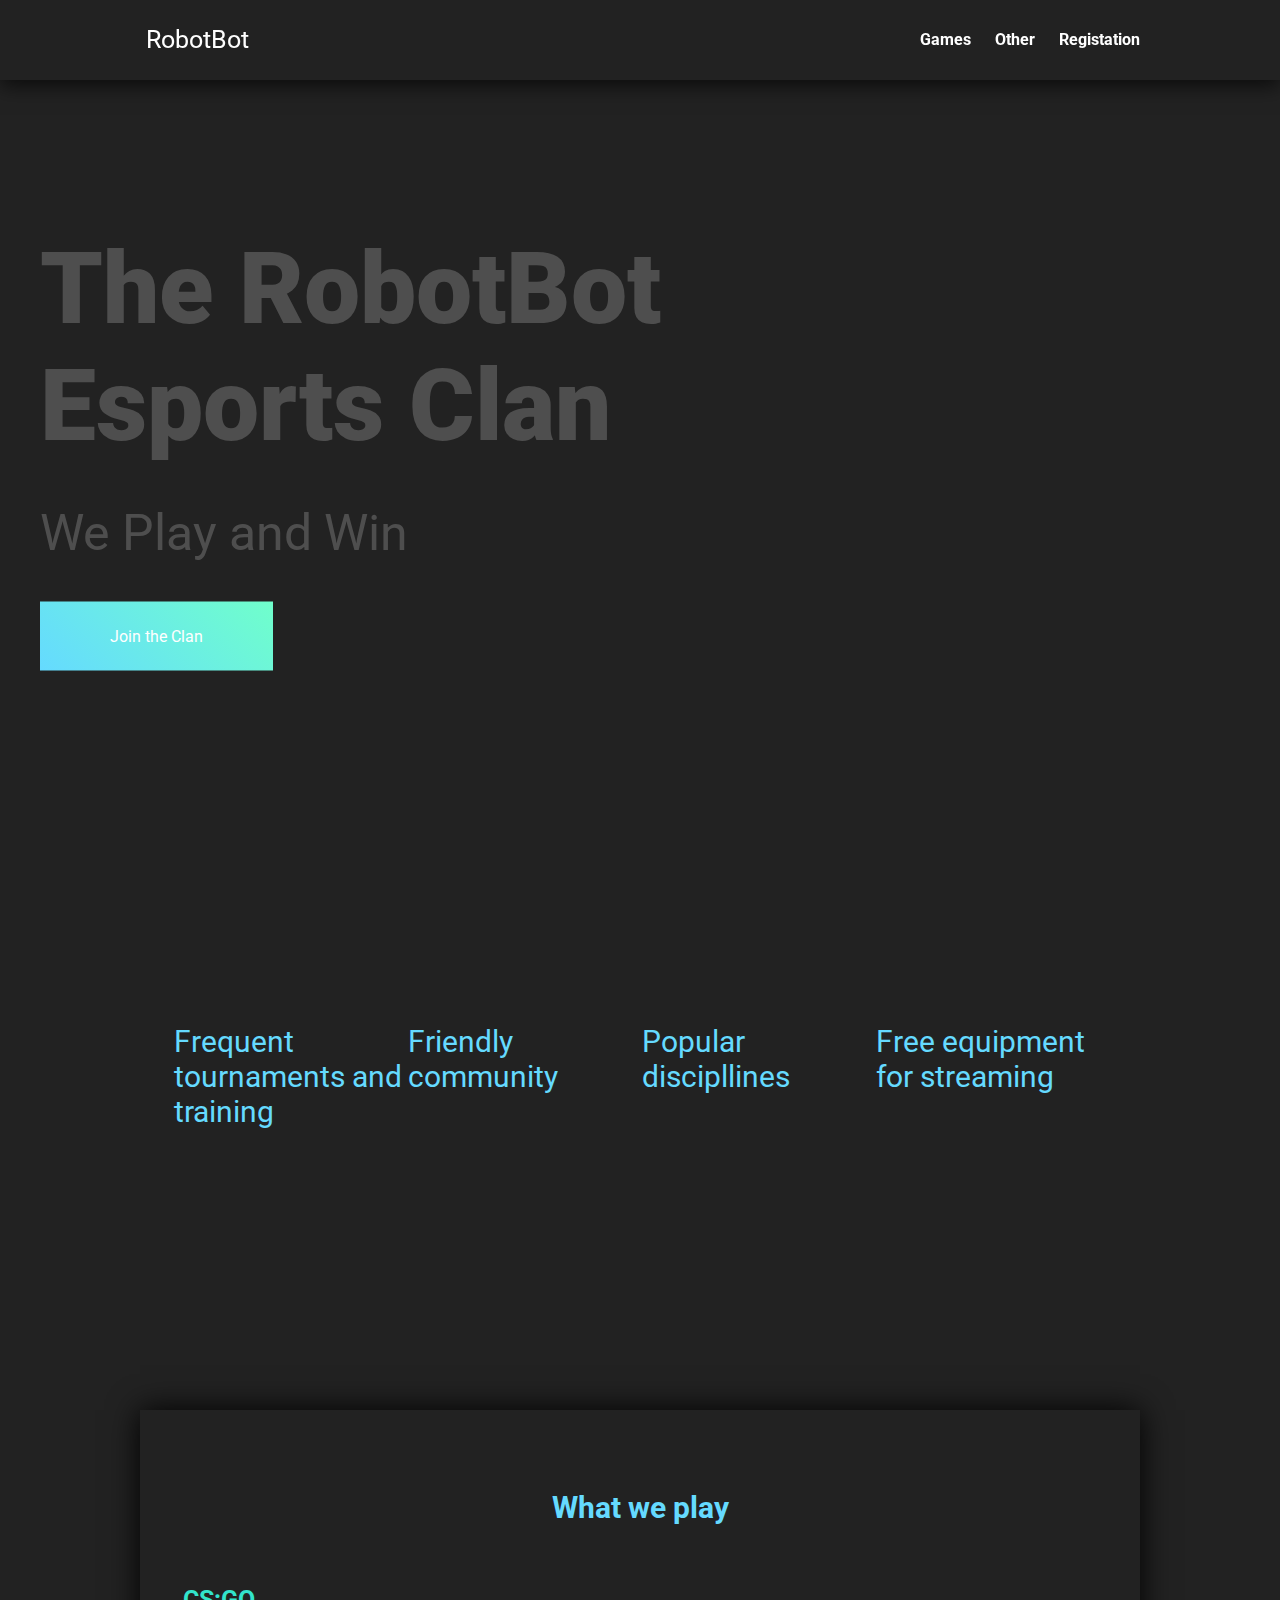
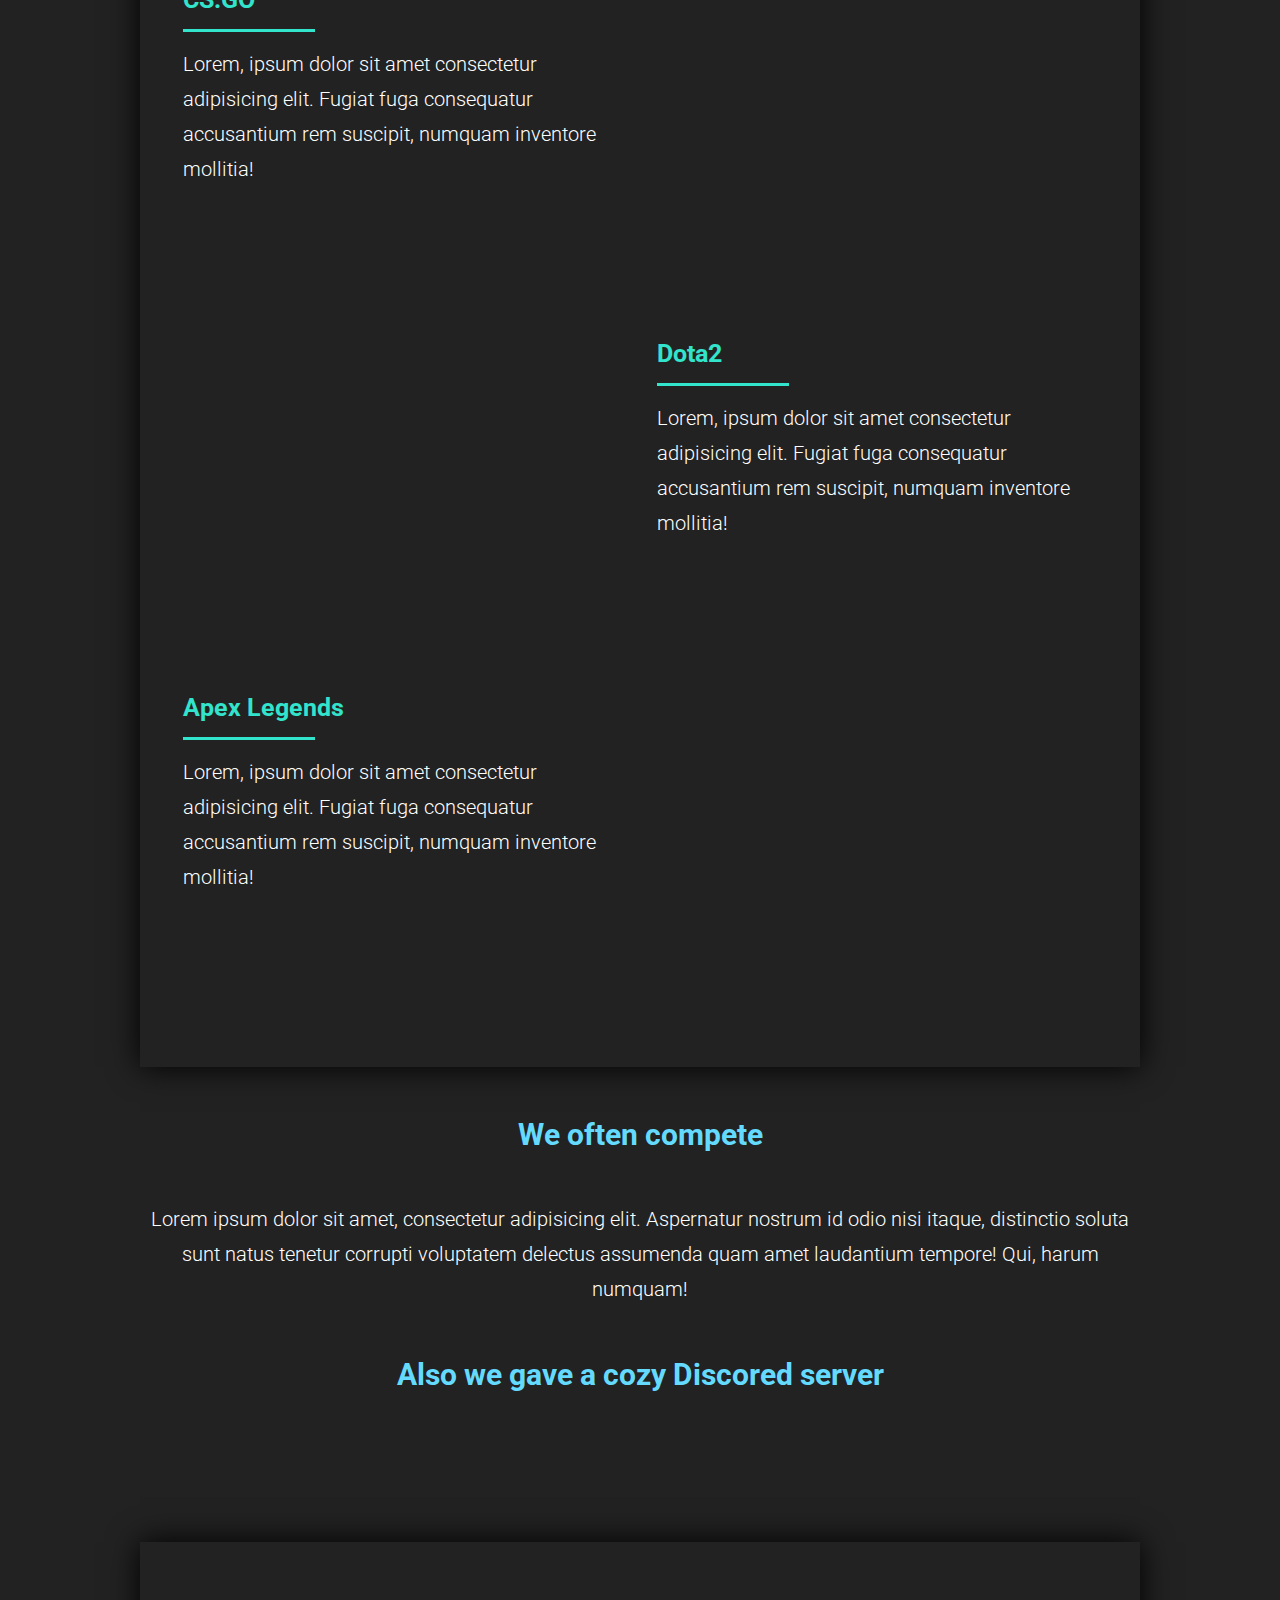
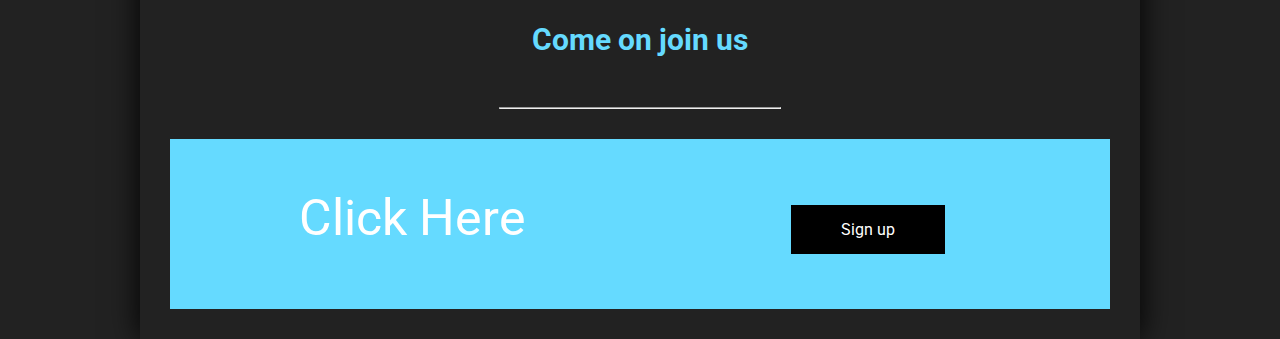
==== index.html @ 04ee3082 "Add files via upload" ====
<!DOCTYPE html>
<html lang="en">

<head>
    <meta charset="UTF-8">
    <meta http-equiv="X-UA-Compatible" content="IE=edge">
    <meta name="viewport" content="width=device-width, initial-scale=1.0">
    <link rel="stylesheet" href="index.css">
    <title>Document</title>
</head>

<body>
    <div class="nav-menu">
        <div class="container">
            <a href="" class="logo">
                <img src="./img/icons/site_logo.svg" alt="">
                <span>RobotBot</span>
            </a>
            <div class="navigation">
                <a href="" class="nav-item">Games</a>
                <a href="" class="nav-item">Other</a>
                <a href="" class="nav-item">Registation</a>
            </div>
        </div>
    </div>
    <div class="site-header">
        <div class="header-content">
            <h1 class="header-title">The RobotBot Esports Clan</h1>
            <p class="header-subtitle">We Play and Win</p>
            <a href="" class="header-button">Join the Clan</a>
        </div>
    </div>
    <div class="about">
        <div class="container">
            <div class="about-card">
                <img src="./img/icons/scope.svg" alt="" class="about-card-img">
                <p class="about-card-text">Frequent tournaments and training</p>
            </div>
            <div class="about-card">
                <img src="./img/icons/friendly.svg" alt="" class="about-card-img">
                <p class="about-card-text">Friendly community </p>
            </div>
            <div class="about-card">
                <img src="./img/icons/joystic.svg" alt="" class="about-card-img">
                <p class="about-card-text">Popular discipllines</p>
            </div>
            <div class="about-card">
                <img src="./img/icons/twitch.svg" alt="" class="about-card-img">
                <p class="about-card-text">Free equipment for streaming</p>
            </div>
        </div>
    </div>
    <div class="games">
        <div class="container games-container">
            <h2 class="section-title">What we play</h2>
            <div class="games-card">
                <div class="games-card-content">
                    <h3 class="game-title">CS:GO</h3>
                    <hr class="game-divider">
                    <p class="game-description section-text">Lorem, ipsum dolor sit amet consectetur adipisicing elit.
                        Fugiat fuga consequatur accusantium rem suscipit, numquam inventore mollitia!</p>
                </div>
                <div class="game-card-img game1"></div>
            </div>
            <div class="games-card">
                <div class="game-card-img game2"></div>
                <div class="games-card-content">
                    <h3 class="game-title">Dota2</h3>
                    <hr class="game-divider">
                    <p class="game-description section-text">Lorem, ipsum dolor sit amet consectetur adipisicing elit.
                        Fugiat fuga consequatur accusantium rem suscipit, numquam inventore mollitia!</p>
                </div>
            </div>
            <div class="games-card">
                <div class="games-card-content">
                    <h3 class="game-title">Apex Legends</h3>
                    <hr class="game-divider">
                    <p class="section-text game-description">Lorem, ipsum dolor sit amet consectetur adipisicing elit.
                        Fugiat fuga consequatur accusantium rem suscipit, numquam inventore mollitia!</p>
                </div>
                <div class="game-card-img game3"></div>
            </div>
        </div>
    </div>
    <div class="we-often-compete">
        <div class="container">
            <h2 class="section-title">We often compete</h2>
            <p class="section-text">Lorem ipsum dolor sit amet, consectetur adipisicing elit. Aspernatur nostrum id odio
                nisi itaque, distinctio soluta sunt natus tenetur corrupti voluptatem delectus assumenda quam amet
                laudantium tempore! Qui, harum numquam!</p>
            <h2 class="section-title">
                Also we gave a cozy Discored server
            </h2>
        </div>
    </div>
    <div class="join">
        <div class="container join-container">
            <h2 class="section-title">
                Come on join us
            </h2>
            <hr class="join-hr">
            <div class="join-link">
                <div class="join-link-left">
                    <p class="join-p">Click Here</p>
                </div>
                <div class="join-link-right">
                    <a href="form.html" class="join-button">Sign up</a>
                </div>
            </div>
        </div>
    </div>
</body>

</html>
---- index.css ----
@import url('https://fonts.googleapis.com/css2?family=Roboto&display=swap');

* {
    margin: 0;
    padding: 0;
    box-sizing: border-box;
    font-family: 'Roboto', sans-serif;
}

.container {
    max-width: 1000px;
    margin: 0 auto;
}

.section-title {
    font-size: 30px;
    font-weight: 700;
    color: #65daff;
    margin: 50px 0;
    text-align: center;
}

.section-text {
    font-weight: 300;
    font-size: 20px;
    line-height: 35px;
    color: white;
}

body {
    background-color: #222222;
}

.nav-menu {
    background-color: #222222;
    position: fixed;
    width: 100%;
    height: 80px;
    z-index: 100;
    box-shadow: 0 5px 20px rgba(0, 0, 0, .7);
    line-height: 80px;

}

.logo {
    color: white;
    text-decoration: none;
    font-size: 25px;
}

.navigation {
    float: right;
}

.nav-item {
    font-size: 16px;
    text-decoration: none;
    color: white;
    font-weight: 700;
    margin-left: 20px;
}

.site-header {
    position: relative;
    height: 100vh;
    background: url("./img/apex-legends-pathfinder-robot-emoticons-saluting-futuristic.jpg") center/cover no-repeat;
}

.header-content {
    position: absolute;
    left: 40px;
    top: 50%;
    transform: translateY(-50%);
    width: 50%;
}

.header-title {
    color: #4e4e4e;
    font-size: 100px;
    font-weight: 900;
    margin-bottom: 40px;
}

.header-subtitle {
    color: #4e4e4e;
    font-size: 50px;
    margin-bottom: 40px;
}

.header-button {
    display: block;
    width: fit-content;
    padding: 25px 70px;
    background: linear-gradient(45deg, #65daff, #70ffcb);
    color: white;
    text-decoration: none;
    transition: 1s;
}

.header-button:hover {
    transform: scale(1.1);
}

.header-button:active {
    background: linear-gradient(45deg, #347083, #388065);
}

.about {
    height: 40vh;
    text-align: center;
}

.about-card {
    display: inline-block;
    width: 23%;
    height: 200px;
    margin-top: 100px;
    vertical-align: top;
}

.about-card-img {
    height: 130px;
    margin-bottom: 20px;
}

.about-card-text {
    color: #65daff;
    font-size: 30px;
    text-align: left;
}

.games-container,
.join-container {
    margin-top: 150px;
    width: 100%;
    box-shadow: 0 0 30px black;
    padding: 30px;
    text-align: center;
}

.games-card {
    width: 100%;
}

.game1 {
    background: url("./img/csgo.jpg") left/cover no-repeat;
}

.game2 {
    background: url("./img/dota2.jpg") left/cover no-repeat;
}

.game3 {
    background: url("./img/apex.jpg") left/cover no-repeat;
}

.games-card-content {
    display: inline-block;
    width: 49%;
    min-height: 350px;
    text-align: left;
    vertical-align: top;
    padding: 10px;
}

.game-title {
    color: #32e4cc;
    font-size: 25px;
}

.game-divider {
    background-color: #32e4cc;
    width: 30%;
    height: 3px;
    border: none;
    margin: 15px 0;
}

.game-card-img {
    width: 50%;
    display: inline-block;
    height: 350px;
}

.we-often-compete {
    text-align: center;
}

.join {
    text-align: center;
}

.join-hr {
    width: 30%;
    margin: 0 auto;
    margin-bottom: 30px;
}

.join-link {
    vertical-align: middle;
    background-color: #65daff;
}

.join-link-left {
    display: inline-block;
    width: 48%;
    padding: 50px;
    height: 160px;
}

.join-p {
    color: white;
    font-size: 50px;
    margin: 0 auto;
}

.join-link-right {
    padding: 55px;
    display: inline-block;
    width: 48%;
}

.join-button {
    display: inline-block;
    background-color: black;
    color: white;
    text-decoration: none;
    padding: 15px 50px;
}
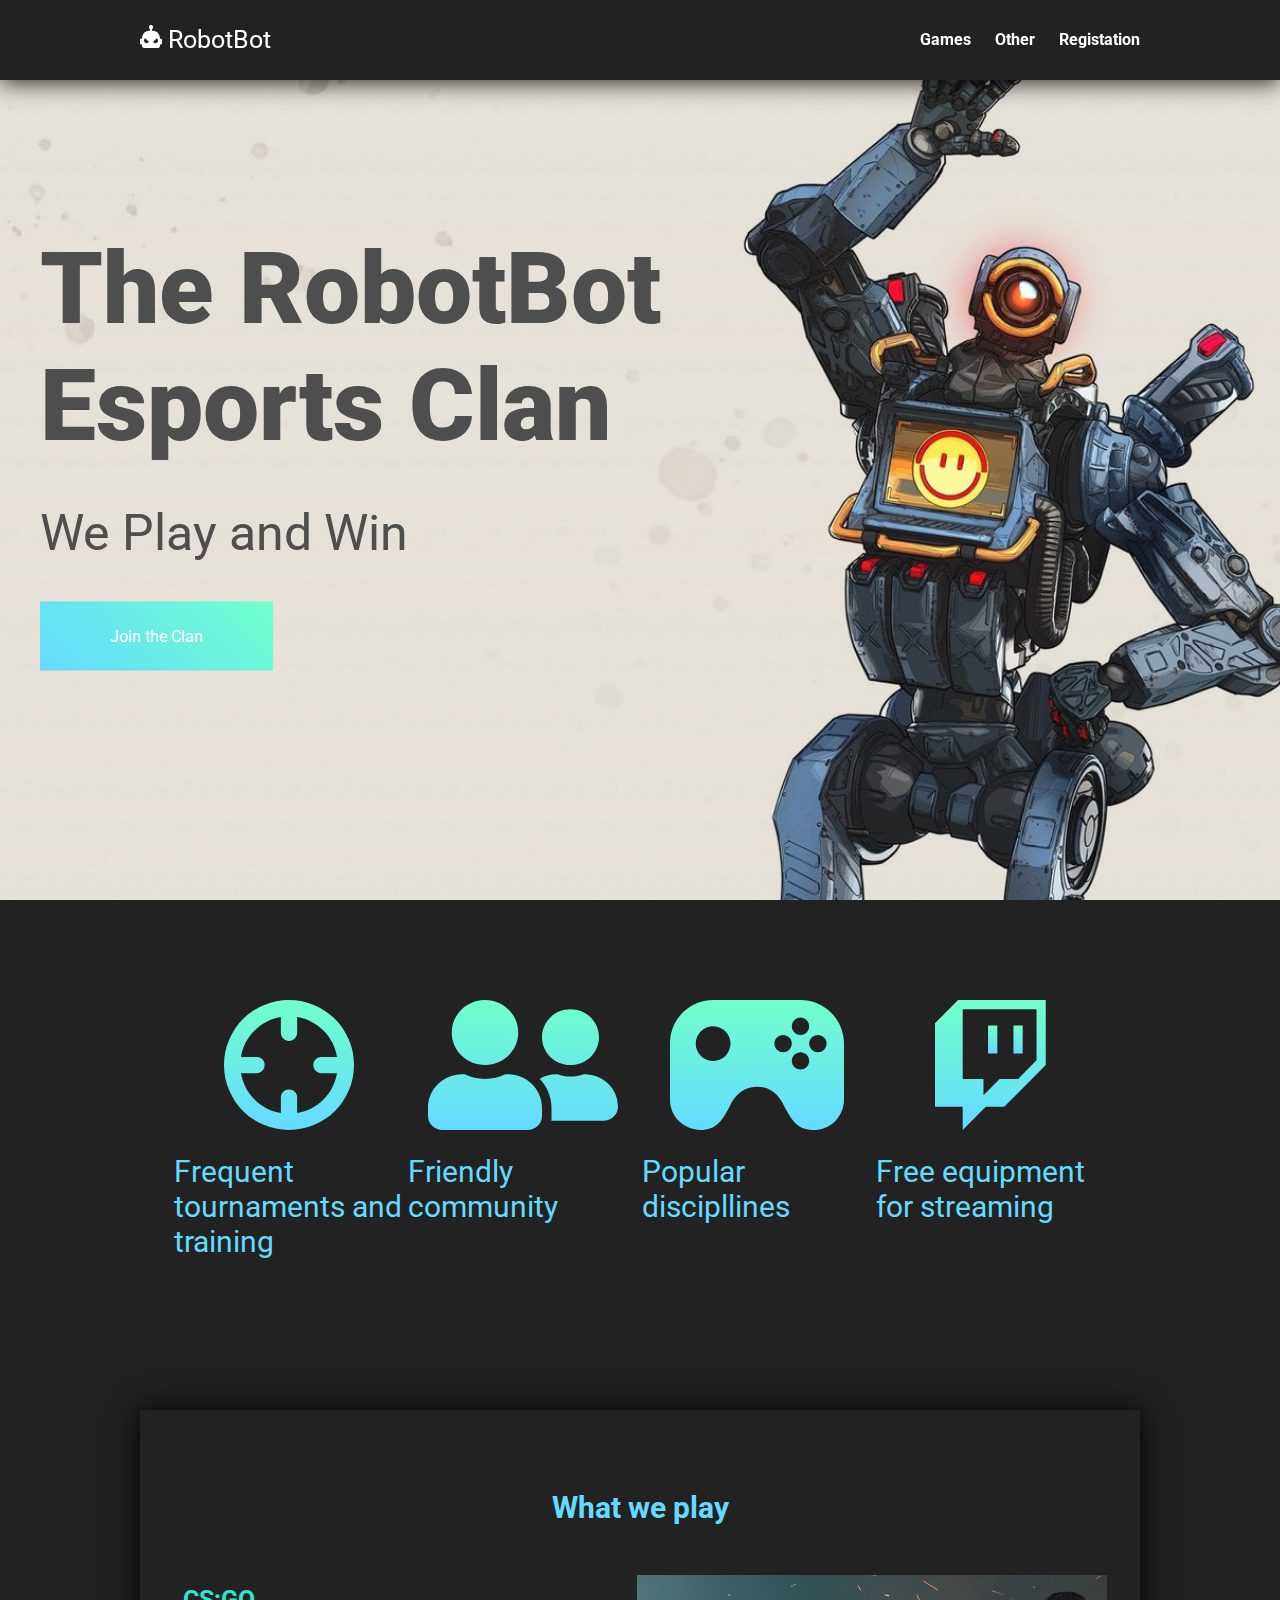
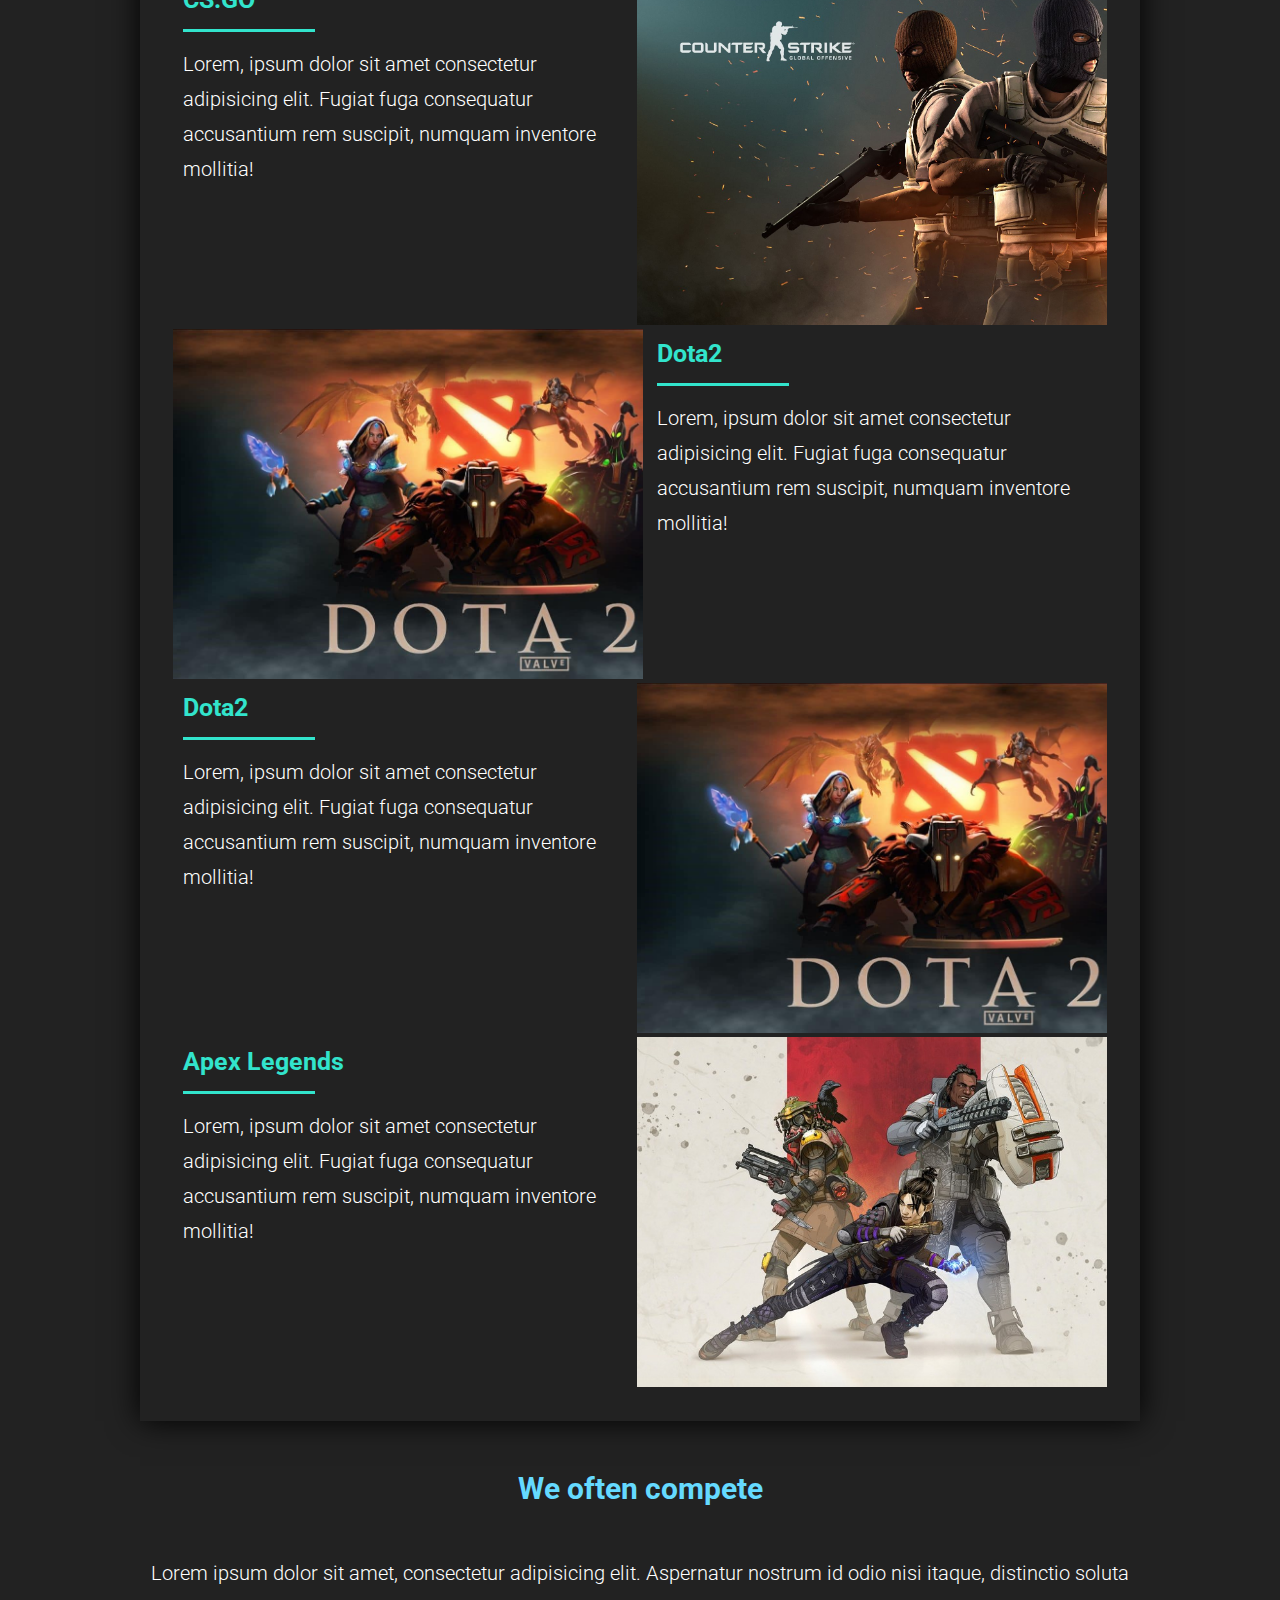
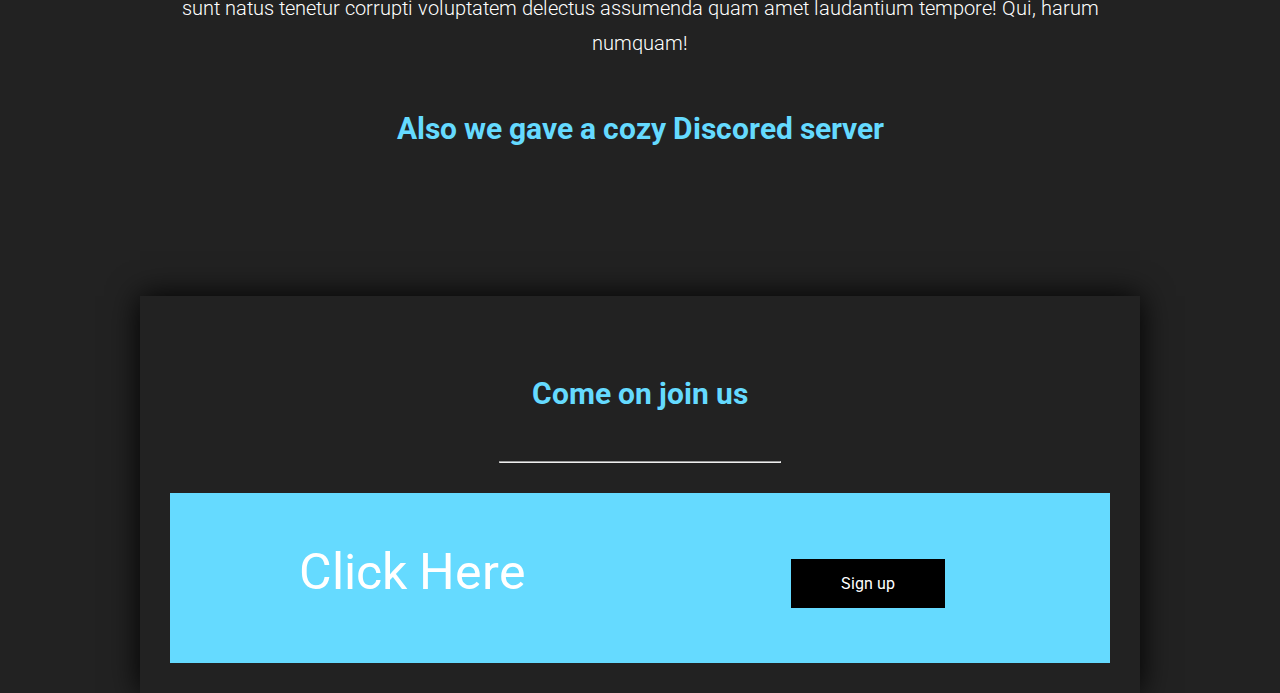
==== commit da9e6e3e: "Add files via upload" ====
--- a/index.html
+++ b/index.html
@@ -62,7 +62,7 @@
                 </div>
                 <div class="game-card-img game1"></div>
             </div>
-            <div class="games-card">
+            <div class="games-card big-screen">
                 <div class="game-card-img game2"></div>
                 <div class="games-card-content">
                     <h3 class="game-title">Dota2</h3>
@@ -71,11 +71,23 @@
                         Fugiat fuga consequatur accusantium rem suscipit, numquam inventore mollitia!</p>
                 </div>
             </div>
+
+            <div class="games-card mobile-screen">
+                <div class="games-card-content">
+                    <h3 class="game-title">Dota2</h3>
+                    <hr class="game-divider">
+                    <p class="game-description section-text">Lorem, ipsum dolor sit amet consectetur adipisicing
+                        elit.
+                        Fugiat fuga consequatur accusantium rem suscipit, numquam inventore mollitia!</p>
+                </div>
+                <div class="game-card-img game2"></div>
+            </div>
             <div class="games-card">
                 <div class="games-card-content">
                     <h3 class="game-title">Apex Legends</h3>
                     <hr class="game-divider">
-                    <p class="section-text game-description">Lorem, ipsum dolor sit amet consectetur adipisicing elit.
+                    <p class="section-text game-description">Lorem, ipsum dolor sit amet consectetur adipisicing
+                        elit.
                         Fugiat fuga consequatur accusantium rem suscipit, numquam inventore mollitia!</p>
                 </div>
                 <div class="game-card-img game3"></div>
@@ -85,7 +97,8 @@
     <div class="we-often-compete">
         <div class="container">
             <h2 class="section-title">We often compete</h2>
-            <p class="section-text">Lorem ipsum dolor sit amet, consectetur adipisicing elit. Aspernatur nostrum id odio
+            <p class="section-text">Lorem ipsum dolor sit amet, consectetur adipisicing elit. Aspernatur nostrum id
+                odio
                 nisi itaque, distinctio soluta sunt natus tenetur corrupti voluptatem delectus assumenda quam amet
                 laudantium tempore! Qui, harum numquam!</p>
             <h2 class="section-title">
